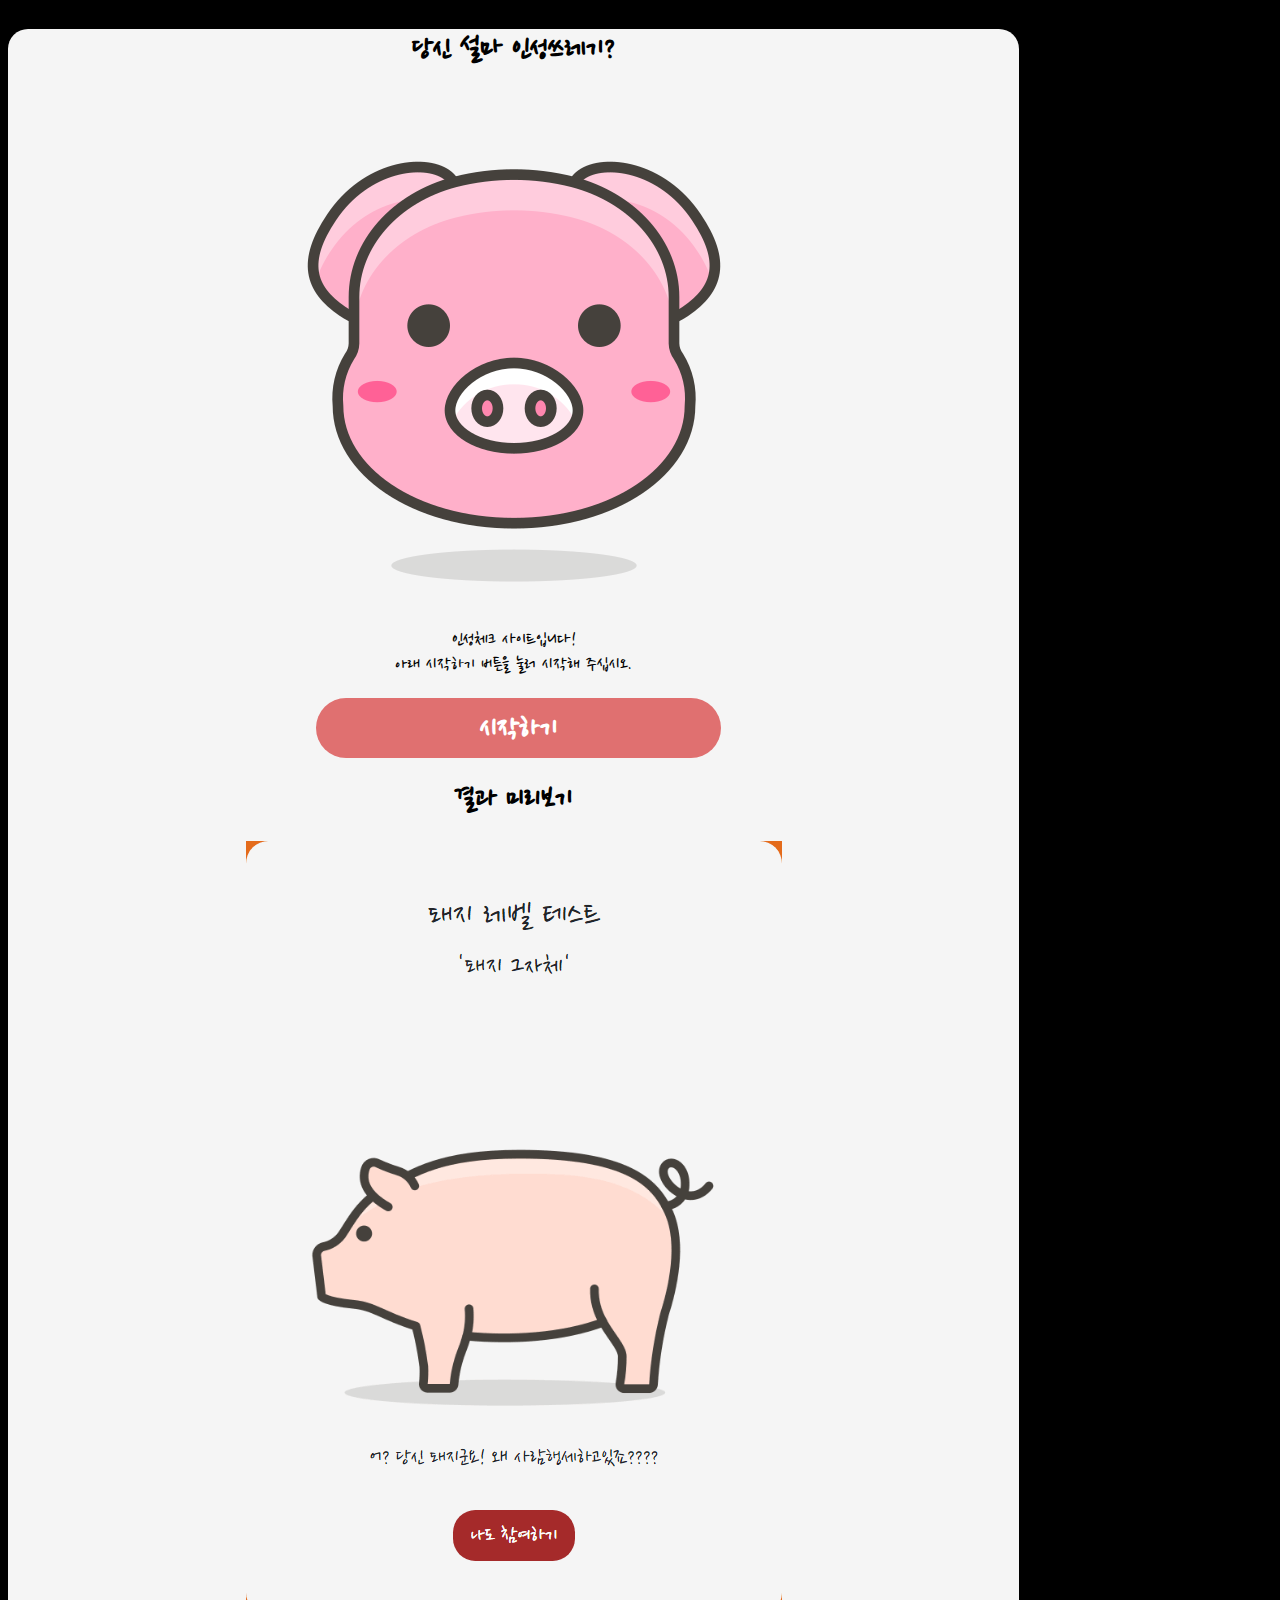
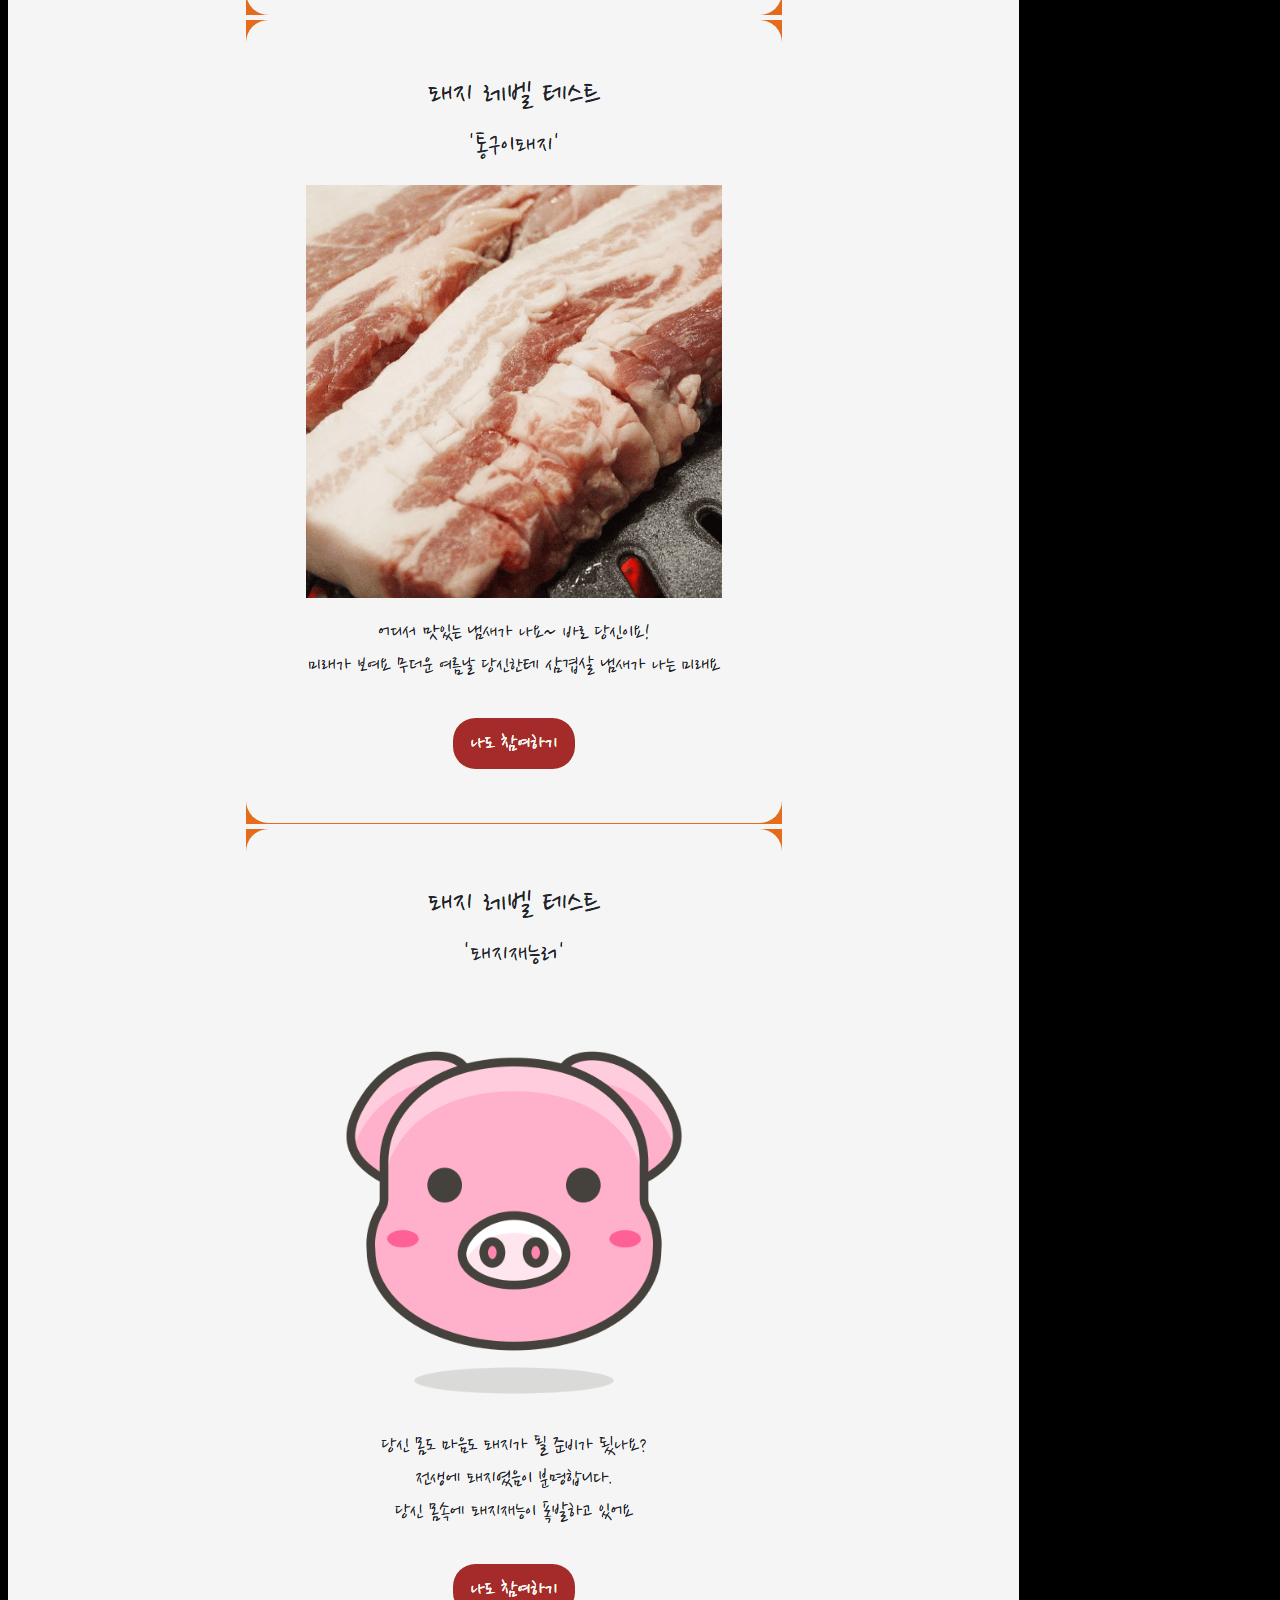
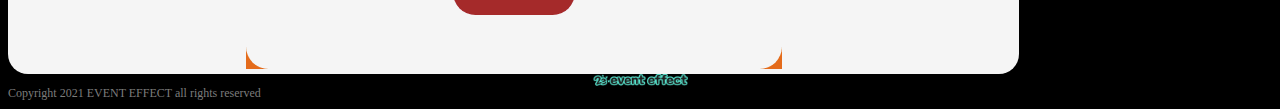
==== index.html @ d31d4397 "wqdqwd" ====
<!DOCTYPE html>
<html lang="ko" dir="ltr">
  <head>
      <meta charset="utf-8">
      <meta name="viewport" content="width=device-width, initial-scale=1">
      <meta name="author" content="namoham">
      <meta name="keywords" content="인성쓰레기사이트">
      <meta name="description" content="당신은 인성쓰레기인가 ㅋㅋㅋ 인성쓰레기테스트">

      <!-- sns share -->
      <meta property="og:url" content="https://www.namoham.com/pigtest" />
      <meta property="og:title" content="당신은 인성쓰레기인가" />
      <meta property="og:type" content="website" />
      <meta property="og:image" content="img/image-2.png" />
      <meta property="og:description" content="인성쓰레기테스트" />

      <!--favicon-->
      <link rel="shortcut icon" href="img/favicon.ico">
      <link rel="apple-touch-icon-precomposed" href="img/favicon.ico" />

      <title>인성쓰레기 테스트</title>
      <link href="https://cdn.jsdelivr.net/npm/bootstrap@5.0.0-beta2/dist/css/bootstrap.min.css" rel="stylesheet" integrity="sha384-BmbxuPwQa2lc/FVzBcNJ7UAyJxM6wuqIj61tLrc4wSX0szH/Ev+nYRRuWlolflfl" crossorigin="anonymous">
      <link rel="preconnect" href="https://fonts.gstatic.com">
      <link href="https://fonts.googleapis.com/css2?family=Nanum+Pen+Script&display=swap" rel="stylesheet">
      <link rel="stylesheet" href="./css/default.css">
      <link rel="stylesheet" href="./css/main.css">
      <link rel="stylesheet" href="./css/qna.css">
      <link rel="stylesheet" href="./css/animation.css">
      <link rel="stylesheet" href="./css/result.css">
      <script src="https://developers.kakao.com/sdk/js/kakao.js"></script>
      <script>
        Kakao.init('aff47a7697e773bc1739f7099637cdeb');
        Kakao.isInitialized();
      </script>
      <!-- Global site tag (gtag.js) - Google Analytics -->
<script async src="https://www.googletagmanager.com/gtag/js?id=G-RR5X6SPZJT"></script>
<script>
  window.dataLayer = window.dataLayer || [];
  function gtag(){dataLayer.push(arguments);}
  gtag('js', new Date());

  gtag('config', 'G-RR5X6SPZJT');
</script>
<!-- naver analytics -->
<script type="text/javascript" src="//wcs.naver.net/wcslog.js"></script>
<script type="text/javascript">
if(!wcs_add) var wcs_add = {};
wcs_add["wa"] = "b508523dca9ea0";
if(window.wcs) {
  wcs_do();
}
</script>
  </head>

<body>

  <article class="kakao_ad mt-5">
    <ins class=kakao_ad_area style=display:none data-ad-unit=DAN-Cw9KvY3J6u90OoMY data-ad-width=320 data-ad-height=100></ins>
    <script type=text/javascript src=//t1.daumcdn.net/kas/static/ba.min.js async></script>
    </article>

  <div class="container">
    <section id="main" class="mx-auto my-5 py-5 px-3">
      <h1>당신 설마 인성쓰레기?</h1>
      <div class="col-lg-5 col-md-8 col-sm-10 col-12 mx-auto">
        <img src="./img/image-2.png" alt="mainImage" class="img-fluid">
      </div>
      <p>
        인성체크 사이트입니다! <br>
        아래 시작하기 버튼을 눌러 시작해 주십시오.
      </p>
      <div class="start-wrap">
      <button type="button" class="start" onclick="js:begin()">시작하기</button>
    </div>
    <div class="col-lg-5 col-md-8 col-sm-10 col-12 mx-auto mt-5">
    <h1>결과 미리보기</h1>
    <img src="./img/resultimg1.png" alt="resultimg1" class="img-fluid">
    <img src="./img/resultimg2.png" alt="resultimg2" class="img-fluid">
    <img src="./img/resultimg3.png" alt="resultimg3" class="img-fluid">
    </div>
  </section>
    <section id="qna">
      <div class="status mx-auto mt-5">
        <div class="statusBar">
        </div>
      </div>
      <div class="qBox my-5 py-3 mx-auto">
      </div>

      <div class="answerBox">
      </div>


    </section>
    <section id="result" class="mx-auto my-5 py-5 px-3">
      <h1>당신의 결과는?!</h1>
      <div class="resultname">
      </div>
      <div id="resultImg" class="my-3 col-lg-6 col-md-8 col-sm-10 col-12 mx-auto">
      </div>
      <div class="resultDesc">
      </div>
      <hr>
      <ins class="kakao_ad_area" style="display:none;" 
 data-ad-unit    = "DAN-VBGRicU4SzLM0Qva" 
 data-ad-width   = "250" 
 data-ad-height  = "250"></ins> 
<script type="text/javascript" src="//t1.daumcdn.net/kas/static/ba.min.js" async></script>
      <hr>
      <button type="button" class="kakao mt-3 py-2 px-3" onclick="js:setShare()">카카오톡으로<br />공유하기</button>
      <div id="desc-box">
        <div class="hash">#심심할때 #친구랑 #공유하기</div>
        <button class="btn Urlcopy" onclick="javascript:copy()">
          사이트 링크 복사하기
        </button>
        <button
        class="btn Insta"
        onclick="window.open('https://www.namoham.com/pigtest/')"
        target="/self"
      >
        다시하기
      </button>
      <div id="share-box">
        <a onclick=javascript:tw() target="_blank" alt="Share on Twitter" title="트위터에 공유하기">
          <span class="tw"></span>
        </a>
        <a onclick=javascript:fb() target="_blank" alt="Share on Facebook" title="페이스북에 공유하기">
          <span class="fb"></span>
        </a>
        <a onclick=javascript:nv() target="_blank" alt="Share on Naver" title="네이버에 공유하기">
          <span class="nv"></span>
        </a>
        <a onclick=javascript:band() target="_blank" alt="Share on Naver Band" title="네이버 밴드에 공유하기">
          <span class="band"></span>
        </a>
      </div>
      <hr>
      </div>
    </section>
    <script src="./js/data.js" charset="utf-8"></script>
    <script src="./js/start.js" charset="utf-8"></script>
    <script src="./js/share.js" charset="utf-8"></script>
  </div>

  <article class="kakao_ad mt-5">
    <ins class=kakao_ad_area style=display:none data-ad-unit=DAN-Cw9KvY3J6u90OoMY data-ad-width=320 data-ad-height=100></ins>
    <script type=text/javascript src=//t1.daumcdn.net/kas/static/ba.min.js async></script>
    </article>
    <article class="logo">
      <img class="mt-5 eventeffect_logo" src="img/eventeffect_logo2.png" alt="eventevent-logo">
      <span class="mt-2 text-center copyright-text">Copyright 2021 EVENT EFFECT all rights reserved</span>
  </article>


    <!--
        Copyright (c) 2021 by EventEffect (https://https://namoham.com)
        Permission is hereby granted, free of charge, to any person obtaining a copy of this software and associated documentation files (the "Software"), to deal in the Software without restriction, including without limitation the rights to use, copy, modify, merge, publish, distribute, sublicense, and/or sell copies of the Software, and to permit persons to whom the Software is furnished to do so, subject to the following conditions:
        The codelion advertising banner image (img/adbanner.png) shall be included in all copies or substantial portions of the Software at the main HTML page.
        THE SOFTWARE IS PROVIDED "AS IS", WITHOUT WARRANTY OF ANY KIND, EXPRESS OR IMPLIED, INCLUDING BUT NOT LIMITED TO THE WARRANTIES OF MERCHANTABILITY, FITNESS FOR A PARTICULAR PURPOSE AND NONINFRINGEMENT. IN NO EVENT SHALL THE AUTHORS OR COPYRIGHT HOLDERS BE LIABLE FOR ANY CLAIM, DAMAGES OR OTHER LIABILITY, WHETHER IN AN ACTION OF CONTRACT, TORT OR OTHERWISE, ARISING FROM, OUT OF OR IN CONNECTION WITH THE SOFTWARE OR THE USE OR OTHER DEALINGS IN THE SOFTWARE.
    -->
</body>
</html>
---- css/default.css ----
body {
  background-color: rgb(0, 0, 0);
}

* {
  font-family: "Nanum Pen Script", cursive;
}
.eventeffect_logo {
  width: 96px;
  margin: 0 auto;
}
article {
  display: flex;
  flex-direction: column;
}
.copyright-text {
  font-family: "Noto Sans KR";
  font-size: 12px;
  color: #7c7c7c;
}
---- css/main.css ----
#main {
  background-color: whitesmoke;
  width: 80%;
  text-align: center;
  border-radius: 20px;
}

p {
  font-size: 20px;
}

.kakao_ad {
  width: 320px;
  margin: 0 auto;
}

article {
  display: flex;
  flex-direction: column;
}

.start-wrap {
  margin: 0 20% 0 26.5%;
  width: 40%;
}
.start {
  box-sizing: border-box;
  width: 100%;
  height: 60px;
  line-height: 60px;
  border-radius: 50px;
  text-align: center;
  background-color: rgb(224, 112, 112);
  border: 0;
  color: #ffffff;
  font-weight: 600;
  font-size: 32px;
  font-size: 2rem;
  animation: fade-in 0.25s ease-out 0.95s both,
    going-down 0.25s ease-out 0.95s both, start-flicker 1.5s infinite;
  cursor: pointer;
  margin-left: 10%;
}
.start:hover,
.start:focus {
  animation-play-state: paused;
  background-color: black;
  border: none;
  outline: none;
}
.start:active {
  animation-play-state: running;
}
---- css/qna.css ----
#qna {
  display: none;
}

.qBox {
  background-color: whitesmoke;
  text-align: center;
  border-radius: 20px;
  font-size: 24px;
  width: 80%;
}

.answerList {
  background-color: whitesmoke;
  border-radius: 20px;
  display: block;
  width: 80%;
  border: 0px;
  font-size: 20px;
}

.answerList:hover,
.answerList:focus {
  background-color: black;
  color: whitesmoke;
}

.status {
  height: 20px;
  width: 80%;
  background-color: white;
  border-radius: 20px;
}

.statusBar {
  height: 100%;
  border-radius: 20px;
  /* Permalink - use to edit and share this gradient: https://colorzilla.com/gradient-editor/#febbbb+0,fe9090+52,ff5c5c+100;Red+3D+%231 */
  background: #febbbb;
  /* Old browsers */
  background: -moz-linear-gradient(top, #febbbb 0%, #fe9090 52%, #ff5c5c 100%);
  /* FF3.6-15 */
  background: -webkit-linear-gradient(
    top,
    #febbbb 0%,
    #fe9090 52%,
    #ff5c5c 100%
  );
  /* Chrome10-25,Safari5.1-6 */
  background: linear-gradient(to bottom, #000000 0%, #13032e 52%, #180861 100%);
  /* W3C, IE10+, FF16+, Chrome26+, Opera12+, Safari7+ */
  filter: progid:DXImageTransform.Microsoft.gradient(startColorstr='#febbbb', endColorstr='#ff5c5c', GradientType=0);
  /* IE6-9 */
}
---- css/animation.css ----
/* @keyframes fadeIn {
  from {
    opacity: 0;
  }
  to {
    opacity: 1;
  }
}

@keyframes fadeOut {
  from {
    opacity: 1;
  }
  to {
    opacity: 0;
  }
}

@-webkit-keyframes fadeIn {
  from {
    opacity: 0;
  }
  to {
    opacity: 1;
  }
}

@-webkit-keyframes fadeOut {
  from {
    opacity: 1;
  }
  to {
    opacity: 0;
  }
}

.fadeIn {
  animation: fadeIn;
  animation-duration: 0.5s;
}

.fadeOut {
  animation: fadeOut;
  animation-duration: 0.5s;
} */
---- css/result.css ----
#result {
  display: none;
  background-color: whitesmoke;
  width: 80%;
  text-align: center;
  border-radius: 20px;
}

#shareResult {
  background-color: whitesmoke;
  width: 80%;
  text-align: center;
  border-radius: 20px;
}

.resultname {
  font-size: 26px;
}

.resultDesc {
  font-size: 20px;
}

.kakao {
  color: #fee500;
  background-color: black;
  font-size: 30px;
  border: 0px;
  border-radius: 20px;
}

.kakao:hover,
.kakao:focus {
  background-color: #fee500;
  color: black;
}

.gohome {
  color: white;
  background-color: brown;
  font-size: 20px;
  border: 0px;
  border-radius: 20px;
}

.gohome:hover,
.gohome:focus {
  background-color: whitesmoke;
  color: blue;
}

.Urlcopy {
  border-color: #1a7cff;
  background: #1a7cff;
}

.Urlcopy:hover {
  background: #1a7cff;
}
.Insta {
  border-color: #dd2a7b;
  background: #dd2a7b;
}

.Insta:hover {
  background: #dd2a7b;
}

.tw {
  background-image: url('../img/tw.svg');
  /* 
  자료 출처
  http://www.vectorico.com/twitter-logo-white-on-blue/
  */
}
.fb {
  background-image: url('../img/fb.svg');
  /* 
  자료 출처
  https://commons.wikimedia.org/wiki/File:Facebook_f_logo_(2019).svg
  */
}
.nv {
  background-image: url('../img/naver.png');
  /*
  자료 출처
  https://www.facebook.com/184030231730640/photos/1175959155871071/
  */
}
.band {
  background-image: url('../img/band.png');
  /*
  자료 출처
  https://upload.wikimedia.org/wikipedia/commons/3/30/2._BAND_Icon.png
  */
}

.hash {
  padding: 15px 7.5% 0;
  color: rgba(0, 135, 245);
  font-weight: bold;
  word-wrap: break-word;
}

.hash {
  padding: 20px 7.5% 0;
}

#share-box {
  box-sizing: border-box;
  margin: 25px 10% 30px 10%;
  padding: 10px;
  width: 80%;
  height: 50px;
  border-radius: 40px;
  background: rgb(12, 0, 5);
}
#share-box span {
  display: inline-block;
  margin-right: 5px;
  width: 30px;
  height: 30px;
  border-radius: 50%;
  background-size: cover;
  cursor: pointer;
}
#share-box {
  margin: 25px 20% 30px 20%;
  width: 60%;
}
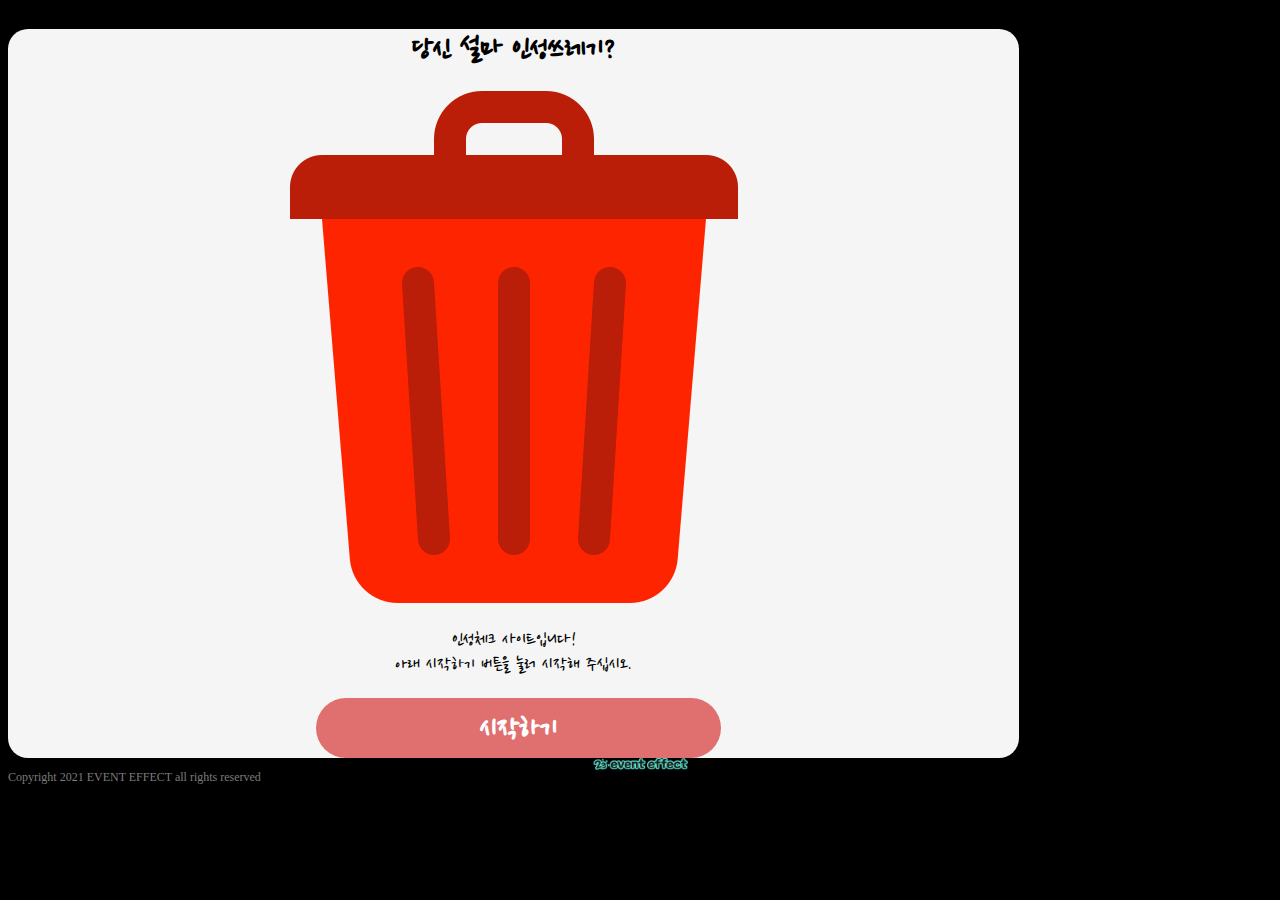
==== commit 2afb02b1: "sadw" ====
--- a/index.html
+++ b/index.html
@@ -71,12 +71,6 @@
       </p>
       <div class="start-wrap">
       <button type="button" class="start" onclick="js:begin()">시작하기</button>
-    </div>
-    <div class="col-lg-5 col-md-8 col-sm-10 col-12 mx-auto mt-5">
-    <h1>결과 미리보기</h1>
-    <img src="./img/resultimg1.png" alt="resultimg1" class="img-fluid">
-    <img src="./img/resultimg2.png" alt="resultimg2" class="img-fluid">
-    <img src="./img/resultimg3.png" alt="resultimg3" class="img-fluid">
     </div>
   </section>
     <section id="qna">
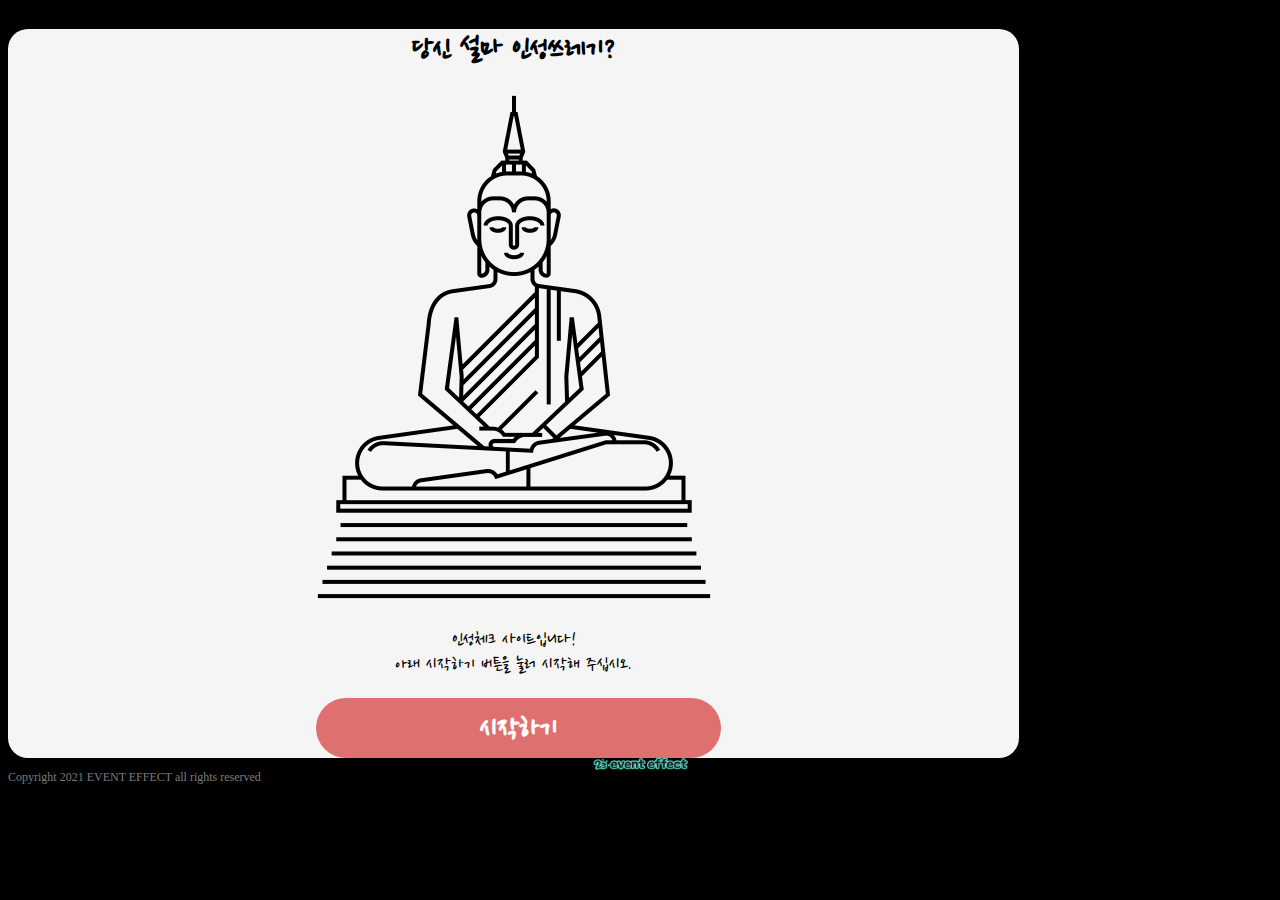
==== commit 15e16503: "wqdsad" ====
--- a/index.html
+++ b/index.html
@@ -8,7 +8,7 @@
       <meta name="description" content="당신은 인성쓰레기인가 ㅋㅋㅋ 인성쓰레기테스트">
 
       <!-- sns share -->
-      <meta property="og:url" content="https://www.namoham.com/pigtest" />
+      <meta property="og:url" content="https://www.namoham.com/inseong" />
       <meta property="og:title" content="당신은 인성쓰레기인가" />
       <meta property="og:type" content="website" />
       <meta property="og:image" content="img/image-2.png" />
@@ -109,7 +109,7 @@
         </button>
         <button
         class="btn Insta"
-        onclick="window.open('https://www.namoham.com/pigtest/')"
+        onclick="window.open('https://www.namoham.com/inseong/')"
         target="/self"
       >
         다시하기
